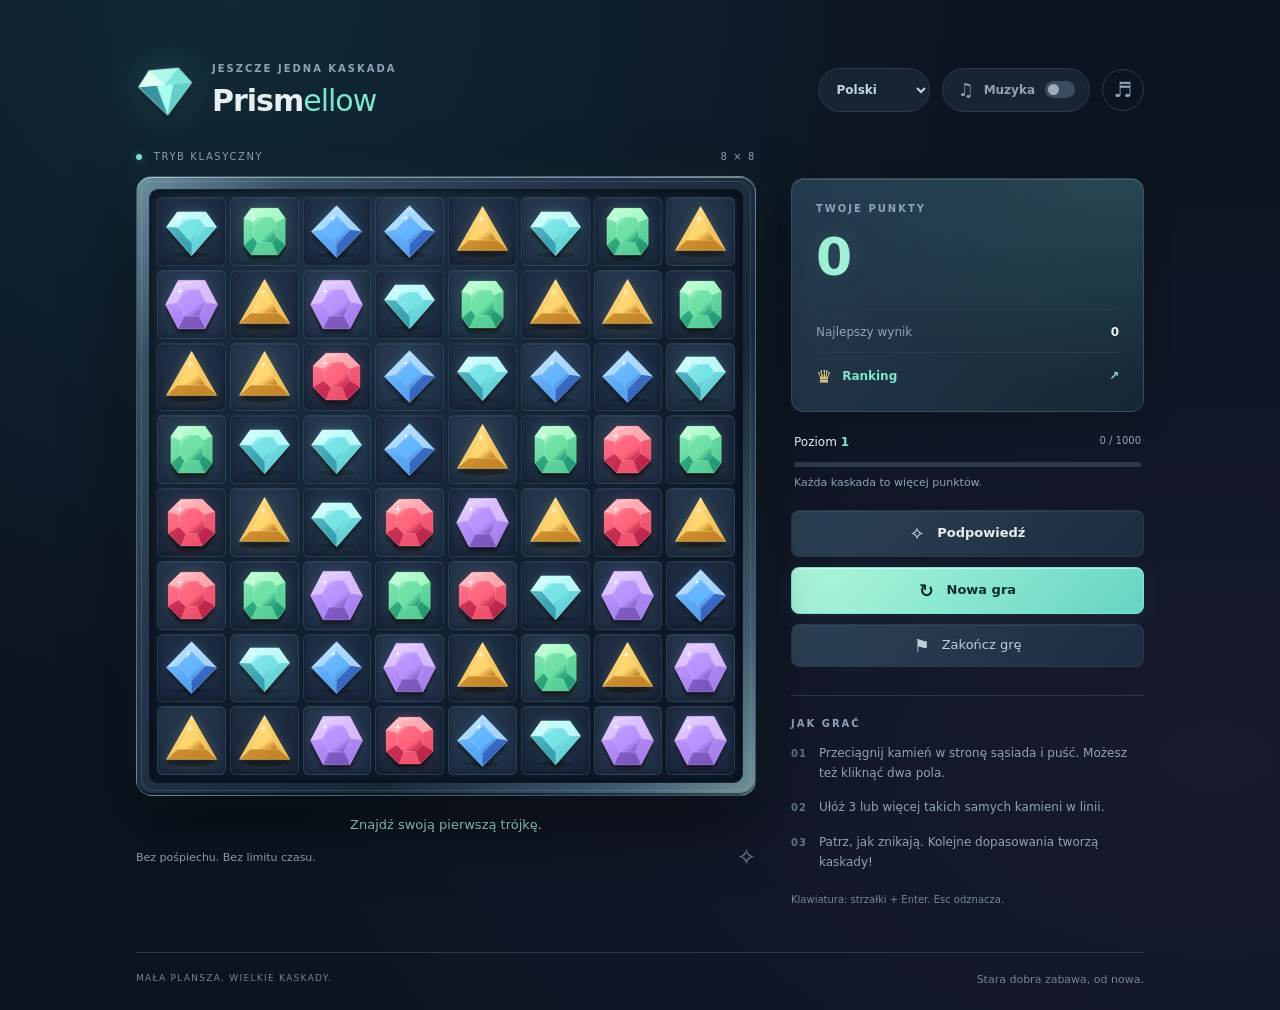
==== 01-prismellow/index.html @ b3eba92c "feat: add Prismellow and AI-assisted development methodology" ====
<!doctype html>
<html lang="pl">
<head>
  <meta charset="utf-8">
  <meta name="viewport" content="width=device-width, initial-scale=1">
  <meta name="theme-color" content="#111a27">
  <meta data-i18n-content="description" name="description" content="Prismellow — klasyczna gra match-3 w dopasowywanie kamieni. Łącz trójki, wywołuj kaskady i zbieraj punkty.">
  <title>Prismellow — mała plansza, wielkie kaskady</title>
  <link rel="icon" href="data:image/svg+xml,%3Csvg xmlns='http://www.w3.org/2000/svg' viewBox='0 0 64 64'%3E%3Cpath fill='%235de1d5' d='M16 8h32l14 18-30 34L2 26z'/%3E%3Cpath fill='%23bffff4' d='m16 8 16 18H2zm32 0 14 18H32z'/%3E%3C/svg%3E">
  <link rel="stylesheet" href="style.css">
  <script src="engine.js" defer></script>
  <script src="i18n.js" defer></script>
  <script src="leaderboard.js" defer></script>
  <script src="game.js" defer></script>
  <script src="music.js" defer></script>
</head>
<body>
  <main class="game">
    <header class="header">
      <div class="brand"><svg class="brand-gem" viewBox="0 0 64 64" aria-hidden="true"><path d="M16 10h32l13 17-29 33L3 27Z" fill="#53bdba"/><path d="M16 10h32L32 27H3Z" fill="#aff9ea"/><path d="m48 10 13 17H32Z" fill="#7ee4db"/><path d="m16 10 16 17H3Z" fill="#e0fff5"/><path d="m3 27 29 33-9-33Z" fill="#3a929e"/><path d="m23 27 9 33 9-33Z" fill="#a7fff0"/><path d="m41 27-9 33 29-33Z" fill="#65cecd"/><path d="M16 10h32l13 17-29 33L3 27Z" fill="none" stroke="#c9fff3" stroke-opacity=".65"/></svg><div><p class="eyebrow" data-i18n="tagline">JESZCZE JEDNA KASKADA</p><h1>Prism<span>ellow</span></h1></div></div>
      <div class="audio-controls">
        <label class="language-control"><span class="visually-hidden" data-i18n="languageLabel">Język gry</span><select id="language" aria-label="Język gry" data-i18n-aria-label="languageLabel"><option value="pl">Polski</option><option value="en">English</option><option value="de">Deutsch</option></select></label>
        <button id="music" class="music-switch" type="button" aria-pressed="false" aria-label="Włącz muzykę" data-i18n-aria-label="musicOn" data-i18n-title="musicOn"><span aria-hidden="true">♫</span><span data-i18n="music">Muzyka</span><span class="switch-track" aria-hidden="true"><span></span></span></button>
        <button id="sound" class="icon-button" type="button" aria-label="Włącz dźwięki kamieni" data-i18n-aria-label="soundOn" data-i18n-title="soundTitle" aria-pressed="false" title="Dźwięki kamieni">♬</button>
      </div>
    </header>
    <div class="layout">
      <section class="play-area" aria-label="Plansza gry" data-i18n-aria-label="playAreaLabel">
        <div class="board-heading"><span><i></i> <span data-i18n="mode">TRYB KLASYCZNY</span></span><span>8 × 8</span></div>
        <div class="board-frame"><div id="board" role="group" aria-label="Kamienie: wybierz dwa sąsiednie pola" data-i18n-aria-label="boardLabel" aria-busy="false"></div></div>
        <p id="status" class="status" role="status" aria-live="polite">Znajdź swoją pierwszą trójkę.</p>
        <div class="board-footer"><span data-i18n="noTimeLimit">Bez pośpiechu. Bez limitu czasu.</span><span class="sparkle">✧</span></div>
      </section>
      <aside class="sidebar">
        <section class="score-card"><p class="eyebrow" data-i18n="scoreLabel">TWOJE PUNKTY</p><div id="score" class="score">0</div><div class="record"><span data-i18n="bestLabel">Najlepszy wynik</span><strong id="best">0</strong></div><button id="leaderboard-open" class="leaderboard-link" type="button"><span aria-hidden="true">♛</span> <span data-i18n="leaderboardOpen">Ranking Top 10</span><span aria-hidden="true">↗</span></button></section>
        <section class="level-card"><div class="level-line"><span><span data-i18n="levelLabel">Poziom</span> <strong id="level">1</strong></span><span id="progress-label">0 / 1000</span></div><progress id="progress" max="1000" value="0" aria-label="Postęp do następnego poziomu" data-i18n-aria-label="levelProgress"></progress><p data-i18n="cascadeTip">Każda kaskada to więcej punktów.</p></section>
        <div class="actions"><button id="hint" class="button secondary"><span aria-hidden="true">✧</span> <span data-i18n="hint">Podpowiedź</span></button><button id="new-game" class="button primary"><span aria-hidden="true">↻</span> <span data-i18n="newGame">Nowa gra</span></button><button id="finish-game" class="button secondary"><span aria-hidden="true">⚑</span> <span data-i18n="finishGame">Zakończ grę</span></button></div>
        <section class="instructions"><p class="eyebrow" data-i18n="howToPlay">JAK GRAĆ</p><div><span class="step">01</span><p data-i18n="instruction1">Przeciągnij kamień w stronę sąsiada i puść. Możesz też kliknąć dwa pola.</p></div><div><span class="step">02</span><p data-i18n="instruction2">Ułóż 3 lub więcej takich samych kamieni w linii.</p></div><div><span class="step">03</span><p data-i18n="instruction3">Patrz, jak znikają. Kolejne dopasowania tworzą kaskady!</p></div><p class="keyboard" data-i18n="keyboardHelp">Klawiatura: strzałki + Enter. Esc odznacza.</p></section>
      </aside>
    </div>
    <footer class="page-footer"><span data-i18n="footerTagline">MAŁA PLANSZA. WIELKIE KASKADY.</span><span data-i18n="footerNote">Stara dobra zabawa, od nowa.</span></footer>
  </main>
  <dialog id="restart-dialog" aria-labelledby="restart-title"><form method="dialog"><p class="eyebrow" data-i18n="restartEyebrow">NOWY POCZĄTEK</p><h2 id="restart-title" data-i18n="restartTitle">Zaczynamy od nowa?</h2><p data-i18n="restartEndHint">Nowa gra zakończy obecną partię i pokaże ranking.</p><div class="dialog-actions"><button class="button secondary" value="cancel" data-i18n="keepPlaying">Graj dalej</button><button class="button primary" value="restart" data-i18n="newGame">Nowa gra</button></div></form></dialog>
  <dialog id="leaderboard-dialog" class="leaderboard-dialog" aria-labelledby="leaderboard-title">
    <div class="leaderboard-header"><div><p class="eyebrow">PRISMELLOW</p><h2 id="leaderboard-title" data-i18n="leaderboardTitle">Najlepsza dziesiątka</h2></div><button id="leaderboard-close" class="icon-button" type="button" data-i18n-aria-label="close" aria-label="Zamknij">×</button></div>
    <p id="leaderboard-note" class="local-note" data-i18n="leaderboardLocalNote">Ranking zapisany w tej przeglądarce.</p>
    <div class="leaderboard-table-wrap"><table class="leaderboard-table"><thead><tr><th scope="col" data-i18n="rankColumn">Miejsce</th><th scope="col" data-i18n="playerColumn">Gracz</th><th scope="col" data-i18n="pointsColumn">Punkty</th></tr></thead><tbody id="leaderboard-rows"></tbody></table><p id="leaderboard-empty" class="leaderboard-empty" data-i18n="leaderboardEmpty">Jeszcze nie ma wyników. Zdobądź pierwszy!</p></div>
    <p id="leaderboard-current" class="leaderboard-current" hidden></p>
    <form id="leaderboard-form" class="leaderboard-form" hidden>
      <label class="name-label" for="player-name" data-i18n="playerName">Imię gracza</label>
      <div class="name-row"><input id="player-name" class="name-input" type="text" maxlength="24" autocomplete="nickname" required data-i18n-placeholder="namePlaceholder" placeholder="Twoje imię"><button id="save-score" class="button primary" type="submit" data-i18n="saveScore">Zapisz wynik</button></div>
    </form>
    <p id="leaderboard-feedback" class="leaderboard-feedback" role="status" aria-live="polite"></p>
    <div class="dialog-actions"><button id="leaderboard-retry" class="button secondary" type="button" data-i18n="retry" hidden>Spróbuj ponownie</button><button id="leaderboard-new-game" class="button primary" type="button" data-i18n="newGame" hidden>Nowa gra</button></div>
  </dialog>
</body>
</html>
---- 01-prismellow/style.css ----
:root{color-scheme:dark;--bg:#111a27;--panel:#192535;--ink:#e8eeef;--muted:#90a2b7;--mint:#7fe4ce;--line:#2b394b;font-family:system-ui,-apple-system,BlinkMacSystemFont,"Segoe UI",sans-serif}
*{box-sizing:border-box}body{margin:0;min-height:100vh;background:radial-gradient(ellipse at 15% 10%,#20384766,transparent 55%),radial-gradient(ellipse at 85% 80%,#1c274a55,transparent 55%),var(--bg);color:var(--ink)}button{font:inherit;cursor:pointer}button:focus-visible{outline:3px solid var(--mint);outline-offset:4px}.game{max-width:1080px;margin:0 auto;padding:42px 36px 24px}.header{display:flex;align-items:center;justify-content:space-between;margin-bottom:32px}.brand{display:flex;align-items:center;gap:17px}.brand-gem{font-size:66px;line-height:1;color:var(--mint);text-shadow:0 0 25px #7fe4ce40;transform:rotate(-8deg)}.eyebrow{font-size:10px;font-weight:700;letter-spacing:2px;color:var(--muted);margin:0 0 10px}h1{font-size:30px;letter-spacing:-1px;line-height:1.1;margin:0;font-weight:750}h1 span{color:var(--mint);font-weight:400}.icon-button{width:42px;height:42px;border-radius:50%;border:1px solid var(--line);background:transparent;color:var(--muted);font-size:21px}.icon-button[aria-pressed=true]{color:var(--mint);background:#7fe4ce16}.layout{display:grid;grid-template-columns:minmax(0,620px) minmax(220px,1fr);gap:35px;align-items:start}.play-area{min-width:0}.board-heading{display:flex;justify-content:space-between;align-items:center;margin-bottom:14px;color:var(--muted);font-size:10px;letter-spacing:1.6px}.board-heading i{display:inline-block;width:6px;height:6px;background:var(--mint);border-radius:50%;margin-right:7px;box-shadow:0 0 8px #7fe4ce66}.board-frame{padding:13px;border:1px solid #3b4b60;border-radius:16px;background:linear-gradient(135deg,#253448,#182433);box-shadow:0 20px 55px #0004,inset 0 1px 0 #ffffff08}#board{display:grid;grid-template-columns:repeat(8,1fr);gap:4px;aspect-ratio:1;background:#111b29;padding:7px;border-radius:8px;overflow:hidden;touch-action:none}.cell{position:relative;display:flex;align-items:center;justify-content:center;min-width:0;min-height:0;border:1px solid #33415536;border-radius:6px;background:#21304466;padding:8%;aspect-ratio:1;transition:background .15s;touch-action:none}.cell:nth-child(16n+2),.cell:nth-child(16n+4),.cell:nth-child(16n+6),.cell:nth-child(16n+8),.cell:nth-child(16n+9),.cell:nth-child(16n+11),.cell:nth-child(16n+13),.cell:nth-child(16n+15){background:#26364b77}.cell:hover{background:#394c63}.cell.selected{background:#7fe4ce22;border-color:var(--mint);box-shadow:inset 0 0 15px #7fe4ce22}.cell.hint{border-color:var(--mint);box-shadow:inset 0 0 0 2px #7fe4ce80,inset 0 0 18px #7fe4ce30;animation:hint 1s ease-in-out infinite}.gem{width:100%;height:100%;overflow:visible;filter:drop-shadow(0 4px 3px #0006);pointer-events:none}.cell.selected .gem{transform:scale(1.09)}.status{height:24px;margin:17px 0 0;text-align:center;color:var(--mint);font-size:13px;line-height:24px}.board-footer{display:flex;justify-content:space-between;align-items:center;color:var(--muted);font-size:11px;margin-top:7px}.sparkle{font-size:23px;color:#72889c}.sidebar{padding-top:27px}.score-card{padding:24px;border:1px solid var(--line);border-radius:13px;background:linear-gradient(120deg,#223346,#1a2636)}.score{font-size:52px;font-weight:650;letter-spacing:-2px;color:var(--mint);font-variant-numeric:tabular-nums;line-height:1.3;margin:6px 0 17px}.record{display:flex;justify-content:space-between;padding-top:15px;border-top:1px solid var(--line);font-size:12px;color:var(--muted)}.record strong{color:var(--ink);font-variant-numeric:tabular-nums}.level-card{padding:23px 3px 21px}.level-line{display:flex;justify-content:space-between;font-size:12px}.level-line>span:last-child{color:var(--muted);font-size:10px}.level-line strong{color:var(--mint)}progress{appearance:none;border:none;width:100%;height:5px;border-radius:9px;overflow:hidden;margin:12px 0 0;background:#2d3a4b}progress::-moz-progress-bar{background:var(--mint)}progress::-webkit-progress-bar{background:#2d3a4b}progress::-webkit-progress-value{background:var(--mint)}.level-card p{font-size:11px;color:var(--muted);margin:8px 0 0}.actions{display:grid;gap:10px}.button{border:1px solid var(--line);border-radius:8px;padding:12px 18px;font-size:13px;font-weight:650;transition:filter .15s,transform .15s}.button:hover{filter:brightness(1.13);transform:translateY(-1px)}.button:disabled{opacity:.5;cursor:wait;transform:none}.button span[aria-hidden]{font-size:18px;vertical-align:middle;margin-right:8px}.secondary{background:#203044;color:var(--ink)}.primary{background:var(--mint);color:#102d2a;border-color:var(--mint)}.instructions{margin-top:28px;padding-top:22px;border-top:1px solid var(--line)}.instructions>div{display:flex;gap:12px;align-items:baseline;margin:14px 0}.step{color:#60758c;font-size:10px;font-weight:700;letter-spacing:1px}.instructions div p{margin:0;color:var(--muted);font-size:12px;line-height:1.7}.instructions strong{color:#c8d5df;font-weight:550}.keyboard{font-size:10px;color:#72869c;line-height:1.6;margin-top:19px}.page-footer{display:flex;justify-content:space-between;margin-top:34px;padding-top:20px;border-top:1px solid var(--line);font-size:9px;color:#718498;letter-spacing:1.3px}.page-footer span:last-child{letter-spacing:0;font-size:11px}dialog{background:var(--panel);color:var(--ink);border:1px solid var(--line);border-radius:16px;padding:30px;max-width:420px;width:calc(100% - 36px);box-shadow:0 25px 80px #0007}dialog::backdrop{background:#08101acc;backdrop-filter:blur(6px)}dialog h2{font-size:23px;letter-spacing:-.5px}dialog p:not(.eyebrow){font-size:14px;color:var(--muted);line-height:1.6}.dialog-actions{display:flex;justify-content:end;gap:12px;margin-top:25px}@keyframes hint{50%{background:#7fe4ce2b;border-color:var(--mint);box-shadow:inset 0 0 12px #7fe4ce40}}
@media(min-width:900px) and (min-height:800px){.game{padding-top:60px}}
@media(max-width:740px){.game{padding:24px 18px}.header{margin-bottom:24px}h1{font-size:26px}.brand-gem{font-size:52px}.layout{grid-template-columns:1fr;gap:10px;max-width:560px;margin:auto}.sidebar{padding-top:0;display:grid;grid-template-columns:1fr 1fr;gap:14px}.score-card{padding:16px}.score{font-size:36px;margin:0 0 8px}.record{font-size:10px;gap:8px;padding-top:10px}.level-card{padding:15px 0}.actions{grid-column:2;grid-row:1;align-content:center}.instructions{grid-column:1 / -1;margin-top:0;padding-top:15px}.instructions>div{margin:9px 0}.page-footer{margin-top:20px;gap:15px;line-height:1.8}.board-frame{padding:8px}#board{padding:4px;gap:3px}.cell{border-radius:4px}.status{font-size:12px}.eyebrow{font-size:9px}.keyboard{margin:10px 0}.level-card{grid-column:1 / -1;grid-row:2;padding:3px 0 7px}}
/* Crystal light, polished stone and direct manipulation. */
body{background:radial-gradient(ellipse at 18% 0%,#174c5c60,transparent 50%),radial-gradient(ellipse at 95% 75%,#42316b35,transparent 55%),#0d1421}
.brand-gem{color:#a2fff0;text-shadow:0 0 12px #67e9d780,0 0 36px #67e9d740}
.board-frame{position:relative;border-color:#68839670;background:linear-gradient(135deg,#446276,#25374d 28%,#182536 70%,#3e4f65);box-shadow:0 24px 70px #0007,0 0 50px #72ded20c,inset 0 1px 0 #d3fcff50,inset 0 -2px 0 #0005}
#board{background:linear-gradient(145deg,#0a1422,#142439);box-shadow:inset 0 2px 12px #0009;user-select:none;-webkit-user-select:none}
.cell{background:radial-gradient(ellipse at 50% 40%,#34476480,#162236);border-color:#657d9220;box-shadow:inset 0 1px 0 #a5cbe00c,inset 0 -2px 5px #0002;cursor:grab;isolation:auto}
.cell:nth-child(16n+2),.cell:nth-child(16n+4),.cell:nth-child(16n+6),.cell:nth-child(16n+8),.cell:nth-child(16n+9),.cell:nth-child(16n+11),.cell:nth-child(16n+13),.cell:nth-child(16n+15){background:radial-gradient(ellipse at 50% 40%,#3f577180,#1c2b40)}
.gem{filter:drop-shadow(0 5px 2px #0008) drop-shadow(0 0 5px color-mix(in srgb,var(--gem-color) 22%,transparent));transition:filter .18s}
.cell:hover .gem{filter:drop-shadow(0 5px 3px #0008) drop-shadow(0 0 9px color-mix(in srgb,var(--gem-color) 55%,transparent))}
.cell.selected,.cell.drop-target{border-color:#a1ffeb;box-shadow:inset 0 0 18px #7fe4ce30,0 0 9px #7fe4ce20;background:#4a8e862c}
.cell.dragging{border-color:#7fe4ce88;background:#7fe4ce12;cursor:grabbing}
.cell.dragging .gem{visibility:hidden}
.cell.drop-target{z-index:2}
#board[aria-busy=true] .cell{cursor:default}
.drag-ghost{position:fixed;z-index:100;pointer-events:none;will-change:transform;filter:drop-shadow(0 10px 8px #0009) drop-shadow(0 0 14px color-mix(in srgb,var(--gem-color) 60%,transparent))}
.drag-ghost .gem{filter:none}
.gem-particle{position:fixed;z-index:90;width:5px;height:5px;pointer-events:none;border-radius:1px;box-shadow:0 0 8px currentColor}
.points-popup{position:fixed;z-index:95;pointer-events:none;color:#e3fff4;font-weight:800;font-size:26px;text-shadow:0 2px 4px #000,0 0 18px #7fe4ce;white-space:nowrap}
.score-card{background:radial-gradient(ellipse at 100% 0%,#5ce0c51b,transparent 70%),linear-gradient(130deg,#24374b,#182434);box-shadow:inset 0 1px 0 #bfffff13,0 10px 30px #0002}
.score{text-shadow:0 0 25px #7fe4ce28}
.primary{background:linear-gradient(135deg,#aff8dc,#65d4c3);box-shadow:0 4px 20px #65d4c318,inset 0 1px 0 #fff7}
.audio-controls{display:flex;align-items:center;gap:12px}
.music-switch{display:flex;align-items:center;gap:10px;border:1px solid var(--line);border-radius:24px;padding:10px 14px;background:#172434;color:var(--muted);font-size:12px;font-weight:600;min-height:44px}
.music-switch>span:first-child{font-size:18px}
.switch-track{display:block;width:30px;height:17px;padding:3px;background:#3c4b60;border-radius:20px;transition:background .2s}
.switch-track span{display:block;width:11px;height:11px;background:#9bacbc;border-radius:50%;transition:transform .2s,background .2s}
.music-switch[aria-pressed=true]{color:var(--mint);border-color:#7fe4ce66;background:#7fe4ce10}
.music-switch[aria-pressed=true] .switch-track{background:#7fe4ce}
.music-switch[aria-pressed=true] .switch-track span{transform:translateX(13px);background:#143b35}
@media(max-width:520px){.header{flex-wrap:wrap;gap:18px}.audio-controls{margin-left:auto;gap:8px}.music-switch{padding:8px 12px}.header .icon-button{width:44px;height:44px}}
/* Final polish: crisp jewel cuts and a softly lit metal surround. */
.brand-gem{display:block;width:59px;height:59px;flex-shrink:0;transform:rotate(-5deg);filter:drop-shadow(0 5px 5px #0005) drop-shadow(0 0 15px #7fe4ce30)}
.board-frame{background:linear-gradient(130deg,#6b909f 0%,#384f62 14%,#233348 38%,#182738 66%,#405b70 88%,#719398 100%);box-shadow:0 25px 65px #0008,0 0 40px #72ded212,inset 0 1px 0 #dcfff977,inset 0 -2px 0 #0007}
.board-frame::before{content:"";position:absolute;inset:4px;border:1px solid #b1ded529;border-radius:12px;pointer-events:none}
#board{outline:1px solid #05101dcc;background:radial-gradient(ellipse at 35% 0%,#1d3446,#0c1828 75%)}
.cell{padding:7%;border-color:#7598ad2b;box-shadow:inset 0 1px 0 #aecbdb18,inset 0 -2px 5px #0003}
.cell::after{content:"";position:absolute;inset:1px;border-radius:inherit;background:linear-gradient(135deg,#d5f3ff06,transparent 55%);pointer-events:none}
.cell.selected,.cell.drop-target{box-shadow:inset 0 0 18px #7fe4ce30,0 0 12px #7fe4ce30;border-color:#baffef}
.score-card{border-color:#49627188;background:radial-gradient(ellipse at 100% 0%,#5ce0c524,transparent 65%),linear-gradient(130deg,#263d50,#172635);box-shadow:inset 0 1px 0 #d1fff322,0 10px 30px #0003}
.score{color:#a0f0d8}
.secondary{background:linear-gradient(130deg,#2c4155,#1d2c40);box-shadow:inset 0 1px 0 #b4d5ea12}
.status{color:#a2ead5}
@media(max-width:740px){.brand-gem{width:48px;height:48px}.board-frame::before{inset:3px;border-radius:13px}}
.audio-controls{flex-wrap:wrap;justify-content:flex-end;max-width:100%}
.language-control select{font:inherit;font-size:12px;font-weight:600;color:#c0d7e1;background:#172434;border:1px solid var(--line);border-radius:22px;padding:10px 13px;min-height:44px;width:112px;cursor:pointer;color-scheme:dark}
.language-control select:focus-visible{outline:3px solid var(--mint);outline-offset:3px}
.language-control select:hover{border-color:#6c8f9d}
.visually-hidden{position:absolute;width:1px;height:1px;padding:0;margin:-1px;overflow:hidden;clip-path:inset(50%);white-space:nowrap;border:0}
.status{height:auto;min-height:24px}
.header{gap:18px}
@media(max-width:740px){.header{flex-wrap:wrap}.audio-controls{margin-left:auto}}
.leaderboard-link{display:flex;align-items:center;justify-content:space-between;gap:10px;width:100%;padding:13px 0 0;margin-top:13px;border:0;border-top:1px solid var(--line);background:transparent;color:var(--mint);font-size:12px;font-weight:650}
.leaderboard-link span:nth-child(2){flex:1;text-align:left}
.leaderboard-link span:first-child{font-size:18px;color:#f5d48d}
.leaderboard-link:hover{color:#d5fff0}
.leaderboard-link:disabled{opacity:.5;cursor:wait}
.leaderboard-dialog{max-width:520px;max-height:90dvh;overflow-y:auto;padding:28px}
.leaderboard-header{display:flex;align-items:center;justify-content:space-between;gap:16px}
.leaderboard-header h2{margin:0;font-size:25px}
.leaderboard-header .eyebrow{margin-bottom:7px}
.leaderboard-header .icon-button{flex-shrink:0;font-size:25px}
.leaderboard-dialog .local-note{font-size:12px;margin:16px 0 22px}
.leaderboard-table-wrap{border:1px solid var(--line);border-radius:10px;overflow:hidden;background:#101b2a}
.leaderboard-table{width:100%;border-collapse:collapse;font-size:13px;table-layout:fixed}
.leaderboard-table th{padding:12px 14px;background:#25384a;font-size:10px;color:var(--muted);font-weight:600;text-align:left}
.leaderboard-table th:first-child{width:70px}
.leaderboard-table th:last-child{width:100px;text-align:right}
.leaderboard-table td{padding:9px 14px;border-top:1px solid #2b394b77;overflow-wrap:anywhere;line-height:1.4}
.leaderboard-table td:first-child{font-variant-numeric:tabular-nums;color:var(--muted)}
.leaderboard-table td:last-child{text-align:right;font-variant-numeric:tabular-nums;color:var(--mint);font-weight:700}
.leaderboard-table tr:nth-child(-n+3) td:first-child{color:#f5d48d}
.leaderboard-table .current-player{background:#7fe4ce0c}
.leaderboard-dialog .leaderboard-empty{text-align:center;font-size:13px;line-height:1.6;padding:15px 20px;margin:0}
.leaderboard-form{margin-top:22px}
.leaderboard-dialog .leaderboard-current{color:var(--mint);font-size:14px;font-weight:650;margin:0 0 16px}
.name-label{display:block;color:#bdceda;font-size:12px;margin-bottom:9px}
.name-input{display:block;width:100%;min-width:0;background:#0f1b2b;border:1px solid #40576b;border-radius:8px;padding:12px 14px;color:var(--ink);font:inherit;font-size:14px;min-height:44px}
.name-input::placeholder{color:#71899e}
.name-input:focus-visible{outline:2px solid var(--mint);outline-offset:2px}
.name-row{display:flex;align-items:stretch;gap:10px}
.name-row .name-input{flex:1}
.name-row .button{flex-shrink:0}
.leaderboard-dialog .leaderboard-feedback{font-size:12px;line-height:1.6;min-height:20px;margin:12px 0 0;color:var(--mint)}
dialog .save-hint{font-size:11px;line-height:1.6;margin:9px 0 0}
@media(max-width:520px){.leaderboard-dialog{padding:22px}.leaderboard-header h2{font-size:22px}.name-row{flex-wrap:wrap}.name-row .name-input{flex-basis:100%}.name-row .button{width:100%}.leaderboard-table th:first-child{width:60px}.leaderboard-table th:last-child{width:85px}.leaderboard-table th,.leaderboard-table td{padding-left:10px;padding-right:10px}.leaderboard-link{font-size:11px;padding-top:10px;margin-top:10px}}
[hidden]{display:none!important}
#finish-game{color:#bdceda;font-weight:500;padding-top:10px;padding-bottom:10px}
#board[data-ended=true] .cell{cursor:default}
#board[data-ended=true] .gem{filter:drop-shadow(0 4px 3px #0008);opacity:.8}
.leaderboard-dialog .leaderboard-current{margin-top:20px}
.leaderboard-form{margin-top:16px}
@media(prefers-reduced-motion:reduce){*,*::before,*::after{animation:none!important;transition:none!important}}
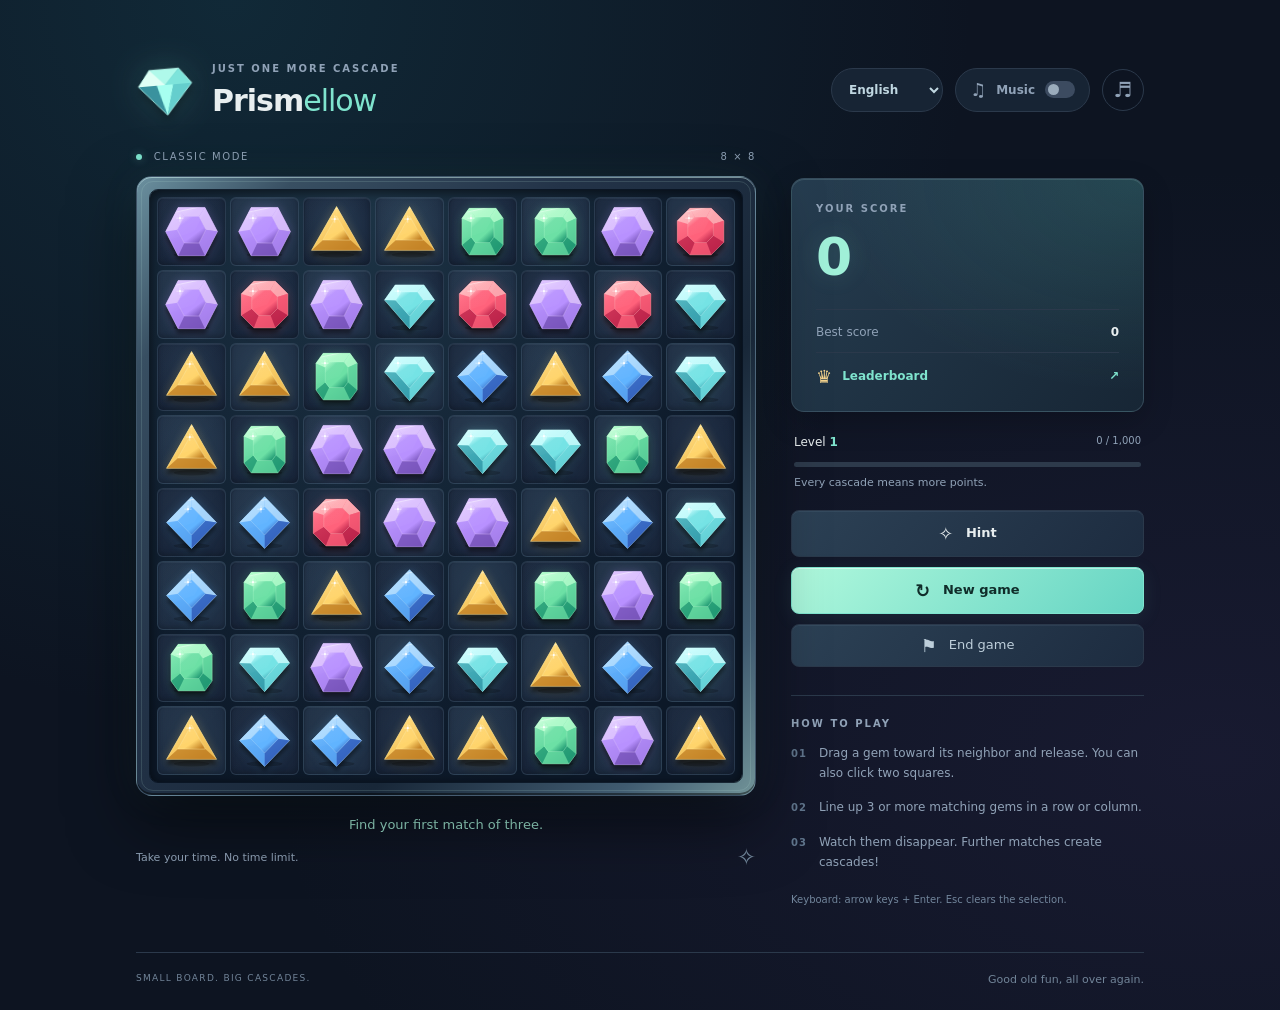
==== commit 525bdfe5: "fix: default Prismellow interface to English" ====
--- a/01-prismellow/index.html
+++ b/01-prismellow/index.html
@@ -1,11 +1,11 @@
 <!doctype html>
-<html lang="pl">
+<html lang="en">
 <head>
   <meta charset="utf-8">
   <meta name="viewport" content="width=device-width, initial-scale=1">
   <meta name="theme-color" content="#111a27">
-  <meta data-i18n-content="description" name="description" content="Prismellow — klasyczna gra match-3 w dopasowywanie kamieni. Łącz trójki, wywołuj kaskady i zbieraj punkty.">
-  <title>Prismellow — mała plansza, wielkie kaskady</title>
+  <meta data-i18n-content="description" name="description" content="Prismellow — a classic match-three gem game. Match three, trigger cascades and collect points.">
+  <title>Prismellow — small board, big cascades</title>
   <link rel="icon" href="data:image/svg+xml,%3Csvg xmlns='http://www.w3.org/2000/svg' viewBox='0 0 64 64'%3E%3Cpath fill='%235de1d5' d='M16 8h32l14 18-30 34L2 26z'/%3E%3Cpath fill='%23bffff4' d='m16 8 16 18H2zm32 0 14 18H32z'/%3E%3C/svg%3E">
   <link rel="stylesheet" href="style.css">
   <script src="engine.js" defer></script>
@@ -17,41 +17,41 @@
 <body>
   <main class="game">
     <header class="header">
-      <div class="brand"><svg class="brand-gem" viewBox="0 0 64 64" aria-hidden="true"><path d="M16 10h32l13 17-29 33L3 27Z" fill="#53bdba"/><path d="M16 10h32L32 27H3Z" fill="#aff9ea"/><path d="m48 10 13 17H32Z" fill="#7ee4db"/><path d="m16 10 16 17H3Z" fill="#e0fff5"/><path d="m3 27 29 33-9-33Z" fill="#3a929e"/><path d="m23 27 9 33 9-33Z" fill="#a7fff0"/><path d="m41 27-9 33 29-33Z" fill="#65cecd"/><path d="M16 10h32l13 17-29 33L3 27Z" fill="none" stroke="#c9fff3" stroke-opacity=".65"/></svg><div><p class="eyebrow" data-i18n="tagline">JESZCZE JEDNA KASKADA</p><h1>Prism<span>ellow</span></h1></div></div>
+      <div class="brand"><svg class="brand-gem" viewBox="0 0 64 64" aria-hidden="true"><path d="M16 10h32l13 17-29 33L3 27Z" fill="#53bdba"/><path d="M16 10h32L32 27H3Z" fill="#aff9ea"/><path d="m48 10 13 17H32Z" fill="#7ee4db"/><path d="m16 10 16 17H3Z" fill="#e0fff5"/><path d="m3 27 29 33-9-33Z" fill="#3a929e"/><path d="m23 27 9 33 9-33Z" fill="#a7fff0"/><path d="m41 27-9 33 29-33Z" fill="#65cecd"/><path d="M16 10h32l13 17-29 33L3 27Z" fill="none" stroke="#c9fff3" stroke-opacity=".65"/></svg><div><p class="eyebrow" data-i18n="tagline">JUST ONE MORE CASCADE</p><h1>Prism<span>ellow</span></h1></div></div>
       <div class="audio-controls">
-        <label class="language-control"><span class="visually-hidden" data-i18n="languageLabel">Język gry</span><select id="language" aria-label="Język gry" data-i18n-aria-label="languageLabel"><option value="pl">Polski</option><option value="en">English</option><option value="de">Deutsch</option></select></label>
-        <button id="music" class="music-switch" type="button" aria-pressed="false" aria-label="Włącz muzykę" data-i18n-aria-label="musicOn" data-i18n-title="musicOn"><span aria-hidden="true">♫</span><span data-i18n="music">Muzyka</span><span class="switch-track" aria-hidden="true"><span></span></span></button>
-        <button id="sound" class="icon-button" type="button" aria-label="Włącz dźwięki kamieni" data-i18n-aria-label="soundOn" data-i18n-title="soundTitle" aria-pressed="false" title="Dźwięki kamieni">♬</button>
+        <label class="language-control"><span class="visually-hidden" data-i18n="languageLabel">Game language</span><select id="language" aria-label="Game language" data-i18n-aria-label="languageLabel"><option value="pl">Polski</option><option value="en" selected>English</option><option value="de">Deutsch</option></select></label>
+        <button id="music" class="music-switch" type="button" aria-pressed="false" aria-label="Turn music on" data-i18n-aria-label="musicOn" data-i18n-title="musicOn" title="Turn music on"><span aria-hidden="true">♫</span><span data-i18n="music">Music</span><span class="switch-track" aria-hidden="true"><span></span></span></button>
+        <button id="sound" class="icon-button" type="button" aria-label="Turn gem sounds on" data-i18n-aria-label="soundOn" data-i18n-title="soundTitle" aria-pressed="false" title="Gem sounds">♬</button>
       </div>
     </header>
     <div class="layout">
-      <section class="play-area" aria-label="Plansza gry" data-i18n-aria-label="playAreaLabel">
-        <div class="board-heading"><span><i></i> <span data-i18n="mode">TRYB KLASYCZNY</span></span><span>8 × 8</span></div>
-        <div class="board-frame"><div id="board" role="group" aria-label="Kamienie: wybierz dwa sąsiednie pola" data-i18n-aria-label="boardLabel" aria-busy="false"></div></div>
-        <p id="status" class="status" role="status" aria-live="polite">Znajdź swoją pierwszą trójkę.</p>
-        <div class="board-footer"><span data-i18n="noTimeLimit">Bez pośpiechu. Bez limitu czasu.</span><span class="sparkle">✧</span></div>
+      <section class="play-area" aria-label="Game board" data-i18n-aria-label="playAreaLabel">
+        <div class="board-heading"><span><i></i> <span data-i18n="mode">CLASSIC MODE</span></span><span>8 × 8</span></div>
+        <div class="board-frame"><div id="board" role="group" aria-label="Gems: select two adjacent squares" data-i18n-aria-label="boardLabel" aria-busy="false"></div></div>
+        <p id="status" class="status" role="status" aria-live="polite">Find your first match of three.</p>
+        <div class="board-footer"><span data-i18n="noTimeLimit">Take your time. No time limit.</span><span class="sparkle">✧</span></div>
       </section>
       <aside class="sidebar">
-        <section class="score-card"><p class="eyebrow" data-i18n="scoreLabel">TWOJE PUNKTY</p><div id="score" class="score">0</div><div class="record"><span data-i18n="bestLabel">Najlepszy wynik</span><strong id="best">0</strong></div><button id="leaderboard-open" class="leaderboard-link" type="button"><span aria-hidden="true">♛</span> <span data-i18n="leaderboardOpen">Ranking Top 10</span><span aria-hidden="true">↗</span></button></section>
-        <section class="level-card"><div class="level-line"><span><span data-i18n="levelLabel">Poziom</span> <strong id="level">1</strong></span><span id="progress-label">0 / 1000</span></div><progress id="progress" max="1000" value="0" aria-label="Postęp do następnego poziomu" data-i18n-aria-label="levelProgress"></progress><p data-i18n="cascadeTip">Każda kaskada to więcej punktów.</p></section>
-        <div class="actions"><button id="hint" class="button secondary"><span aria-hidden="true">✧</span> <span data-i18n="hint">Podpowiedź</span></button><button id="new-game" class="button primary"><span aria-hidden="true">↻</span> <span data-i18n="newGame">Nowa gra</span></button><button id="finish-game" class="button secondary"><span aria-hidden="true">⚑</span> <span data-i18n="finishGame">Zakończ grę</span></button></div>
-        <section class="instructions"><p class="eyebrow" data-i18n="howToPlay">JAK GRAĆ</p><div><span class="step">01</span><p data-i18n="instruction1">Przeciągnij kamień w stronę sąsiada i puść. Możesz też kliknąć dwa pola.</p></div><div><span class="step">02</span><p data-i18n="instruction2">Ułóż 3 lub więcej takich samych kamieni w linii.</p></div><div><span class="step">03</span><p data-i18n="instruction3">Patrz, jak znikają. Kolejne dopasowania tworzą kaskady!</p></div><p class="keyboard" data-i18n="keyboardHelp">Klawiatura: strzałki + Enter. Esc odznacza.</p></section>
+        <section class="score-card"><p class="eyebrow" data-i18n="scoreLabel">YOUR SCORE</p><div id="score" class="score">0</div><div class="record"><span data-i18n="bestLabel">Best score</span><strong id="best">0</strong></div><button id="leaderboard-open" class="leaderboard-link" type="button"><span aria-hidden="true">♛</span> <span data-i18n="leaderboardOpen">Leaderboard</span><span aria-hidden="true">↗</span></button></section>
+        <section class="level-card"><div class="level-line"><span><span data-i18n="levelLabel">Level</span> <strong id="level">1</strong></span><span id="progress-label">0 / 1000</span></div><progress id="progress" max="1000" value="0" aria-label="Progress to the next level" data-i18n-aria-label="levelProgress"></progress><p data-i18n="cascadeTip">Every cascade means more points.</p></section>
+        <div class="actions"><button id="hint" class="button secondary"><span aria-hidden="true">✧</span> <span data-i18n="hint">Hint</span></button><button id="new-game" class="button primary"><span aria-hidden="true">↻</span> <span data-i18n="newGame">New game</span></button><button id="finish-game" class="button secondary"><span aria-hidden="true">⚑</span> <span data-i18n="finishGame">End game</span></button></div>
+        <section class="instructions"><p class="eyebrow" data-i18n="howToPlay">HOW TO PLAY</p><div><span class="step">01</span><p data-i18n="instruction1">Drag a gem toward its neighbor and release. You can also click two squares.</p></div><div><span class="step">02</span><p data-i18n="instruction2">Line up 3 or more matching gems in a row or column.</p></div><div><span class="step">03</span><p data-i18n="instruction3">Watch them disappear. Further matches create cascades!</p></div><p class="keyboard" data-i18n="keyboardHelp">Keyboard: arrow keys + Enter. Esc clears the selection.</p></section>
       </aside>
     </div>
-    <footer class="page-footer"><span data-i18n="footerTagline">MAŁA PLANSZA. WIELKIE KASKADY.</span><span data-i18n="footerNote">Stara dobra zabawa, od nowa.</span></footer>
+    <footer class="page-footer"><span data-i18n="footerTagline">SMALL BOARD. BIG CASCADES.</span><span data-i18n="footerNote">Good old fun, all over again.</span></footer>
   </main>
-  <dialog id="restart-dialog" aria-labelledby="restart-title"><form method="dialog"><p class="eyebrow" data-i18n="restartEyebrow">NOWY POCZĄTEK</p><h2 id="restart-title" data-i18n="restartTitle">Zaczynamy od nowa?</h2><p data-i18n="restartEndHint">Nowa gra zakończy obecną partię i pokaże ranking.</p><div class="dialog-actions"><button class="button secondary" value="cancel" data-i18n="keepPlaying">Graj dalej</button><button class="button primary" value="restart" data-i18n="newGame">Nowa gra</button></div></form></dialog>
+  <dialog id="restart-dialog" aria-labelledby="restart-title"><form method="dialog"><p class="eyebrow" data-i18n="restartEyebrow">A FRESH START</p><h2 id="restart-title" data-i18n="restartTitle">Start a new game?</h2><p data-i18n="restartEndHint">Starting a new game will end this round and show the leaderboard.</p><div class="dialog-actions"><button class="button secondary" value="cancel" data-i18n="keepPlaying">Keep playing</button><button class="button primary" value="restart" data-i18n="newGame">New game</button></div></form></dialog>
   <dialog id="leaderboard-dialog" class="leaderboard-dialog" aria-labelledby="leaderboard-title">
-    <div class="leaderboard-header"><div><p class="eyebrow">PRISMELLOW</p><h2 id="leaderboard-title" data-i18n="leaderboardTitle">Najlepsza dziesiątka</h2></div><button id="leaderboard-close" class="icon-button" type="button" data-i18n-aria-label="close" aria-label="Zamknij">×</button></div>
-    <p id="leaderboard-note" class="local-note" data-i18n="leaderboardLocalNote">Ranking zapisany w tej przeglądarce.</p>
-    <div class="leaderboard-table-wrap"><table class="leaderboard-table"><thead><tr><th scope="col" data-i18n="rankColumn">Miejsce</th><th scope="col" data-i18n="playerColumn">Gracz</th><th scope="col" data-i18n="pointsColumn">Punkty</th></tr></thead><tbody id="leaderboard-rows"></tbody></table><p id="leaderboard-empty" class="leaderboard-empty" data-i18n="leaderboardEmpty">Jeszcze nie ma wyników. Zdobądź pierwszy!</p></div>
+    <div class="leaderboard-header"><div><p class="eyebrow">PRISMELLOW</p><h2 id="leaderboard-title" data-i18n="leaderboardTitle">Top 10 scores</h2></div><button id="leaderboard-close" class="icon-button" type="button" data-i18n-aria-label="close" aria-label="Close">×</button></div>
+    <p id="leaderboard-note" class="local-note" data-i18n="leaderboardLocalNote">This leaderboard is saved in this browser.</p>
+    <div class="leaderboard-table-wrap"><table class="leaderboard-table"><thead><tr><th scope="col" data-i18n="rankColumn">Rank</th><th scope="col" data-i18n="playerColumn">Player</th><th scope="col" data-i18n="pointsColumn">Points</th></tr></thead><tbody id="leaderboard-rows"></tbody></table><p id="leaderboard-empty" class="leaderboard-empty" data-i18n="leaderboardEmpty">No scores yet. Earn some points and save your first score!</p></div>
     <p id="leaderboard-current" class="leaderboard-current" hidden></p>
     <form id="leaderboard-form" class="leaderboard-form" hidden>
-      <label class="name-label" for="player-name" data-i18n="playerName">Imię gracza</label>
-      <div class="name-row"><input id="player-name" class="name-input" type="text" maxlength="24" autocomplete="nickname" required data-i18n-placeholder="namePlaceholder" placeholder="Twoje imię"><button id="save-score" class="button primary" type="submit" data-i18n="saveScore">Zapisz wynik</button></div>
+      <label class="name-label" for="player-name" data-i18n="playerName">Player name</label>
+      <div class="name-row"><input id="player-name" class="name-input" type="text" maxlength="24" autocomplete="nickname" required data-i18n-placeholder="namePlaceholder" placeholder="Enter your name"><button id="save-score" class="button primary" type="submit" data-i18n="saveScore">Save score</button></div>
     </form>
     <p id="leaderboard-feedback" class="leaderboard-feedback" role="status" aria-live="polite"></p>
-    <div class="dialog-actions"><button id="leaderboard-retry" class="button secondary" type="button" data-i18n="retry" hidden>Spróbuj ponownie</button><button id="leaderboard-new-game" class="button primary" type="button" data-i18n="newGame" hidden>Nowa gra</button></div>
+    <div class="dialog-actions"><button id="leaderboard-retry" class="button secondary" type="button" data-i18n="retry" hidden>Try again</button><button id="leaderboard-new-game" class="button primary" type="button" data-i18n="newGame" hidden>New game</button></div>
   </dialog>
 </body>
 </html>
